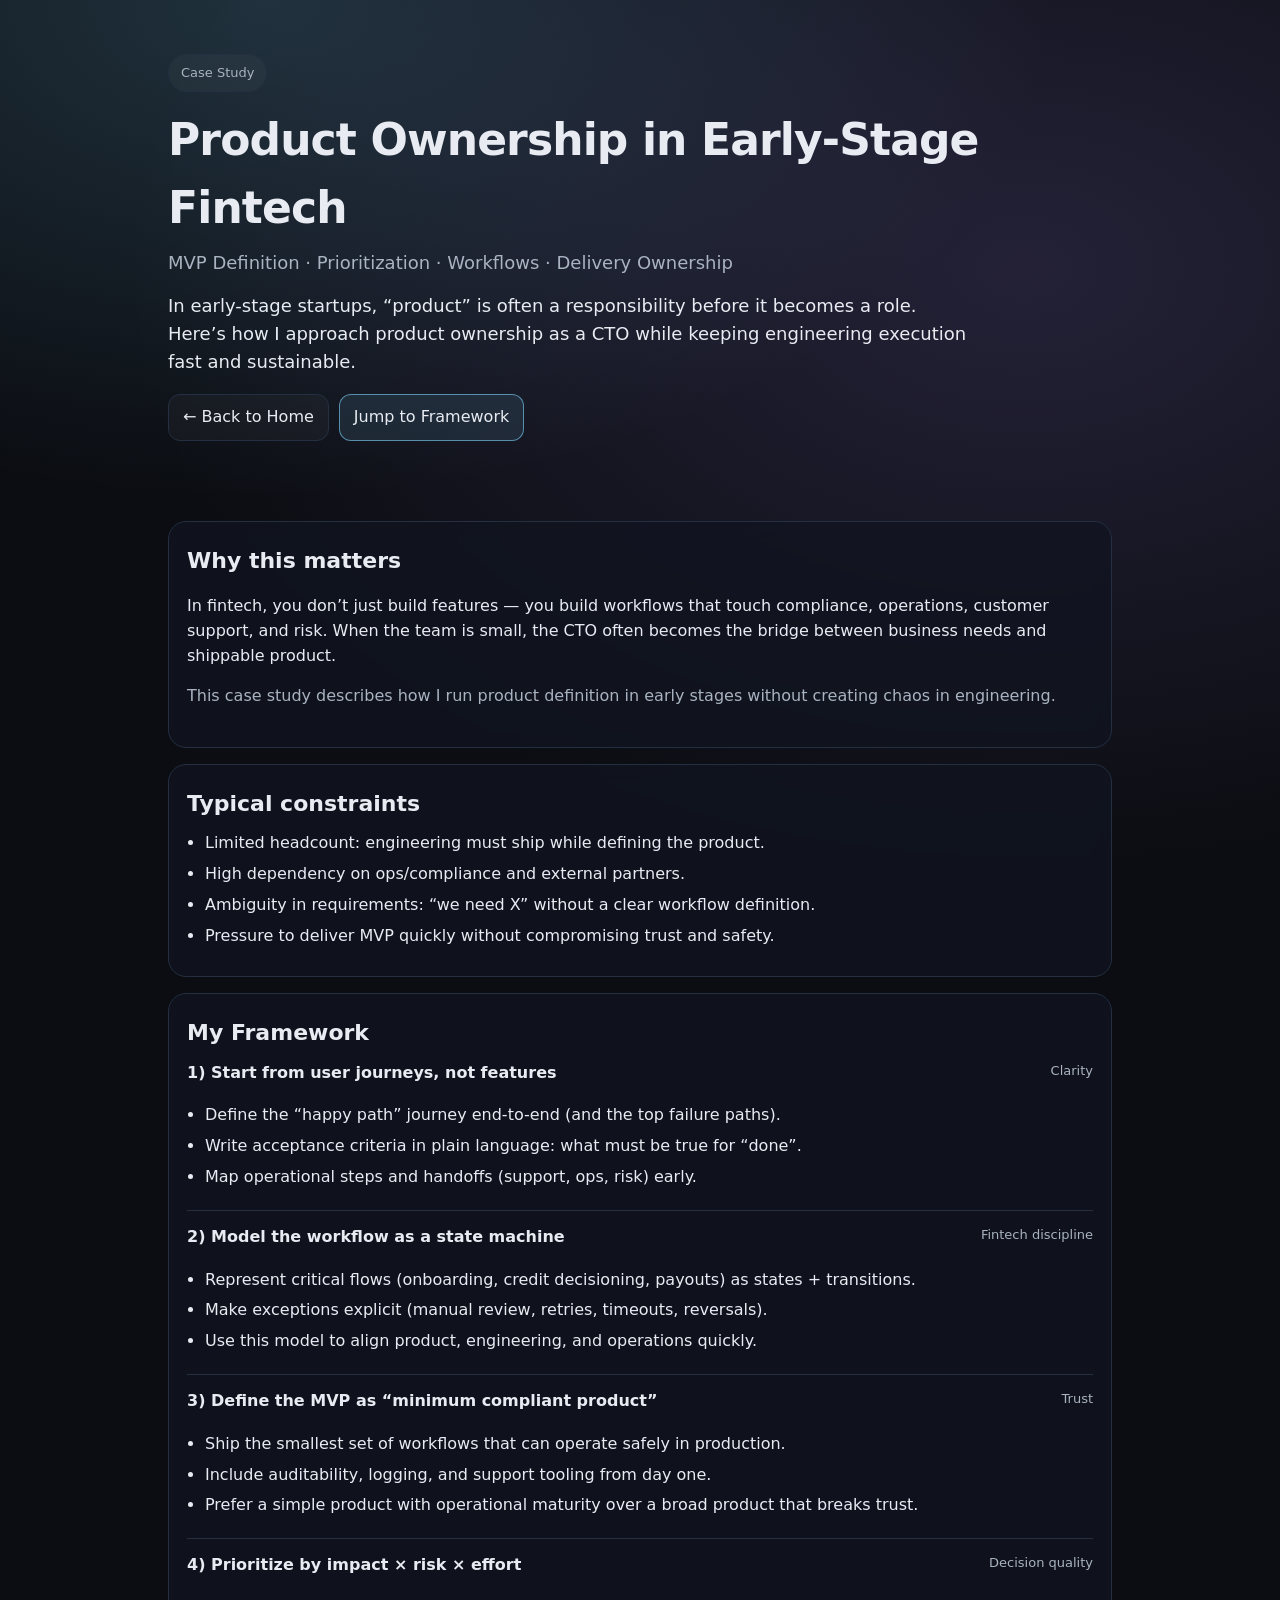
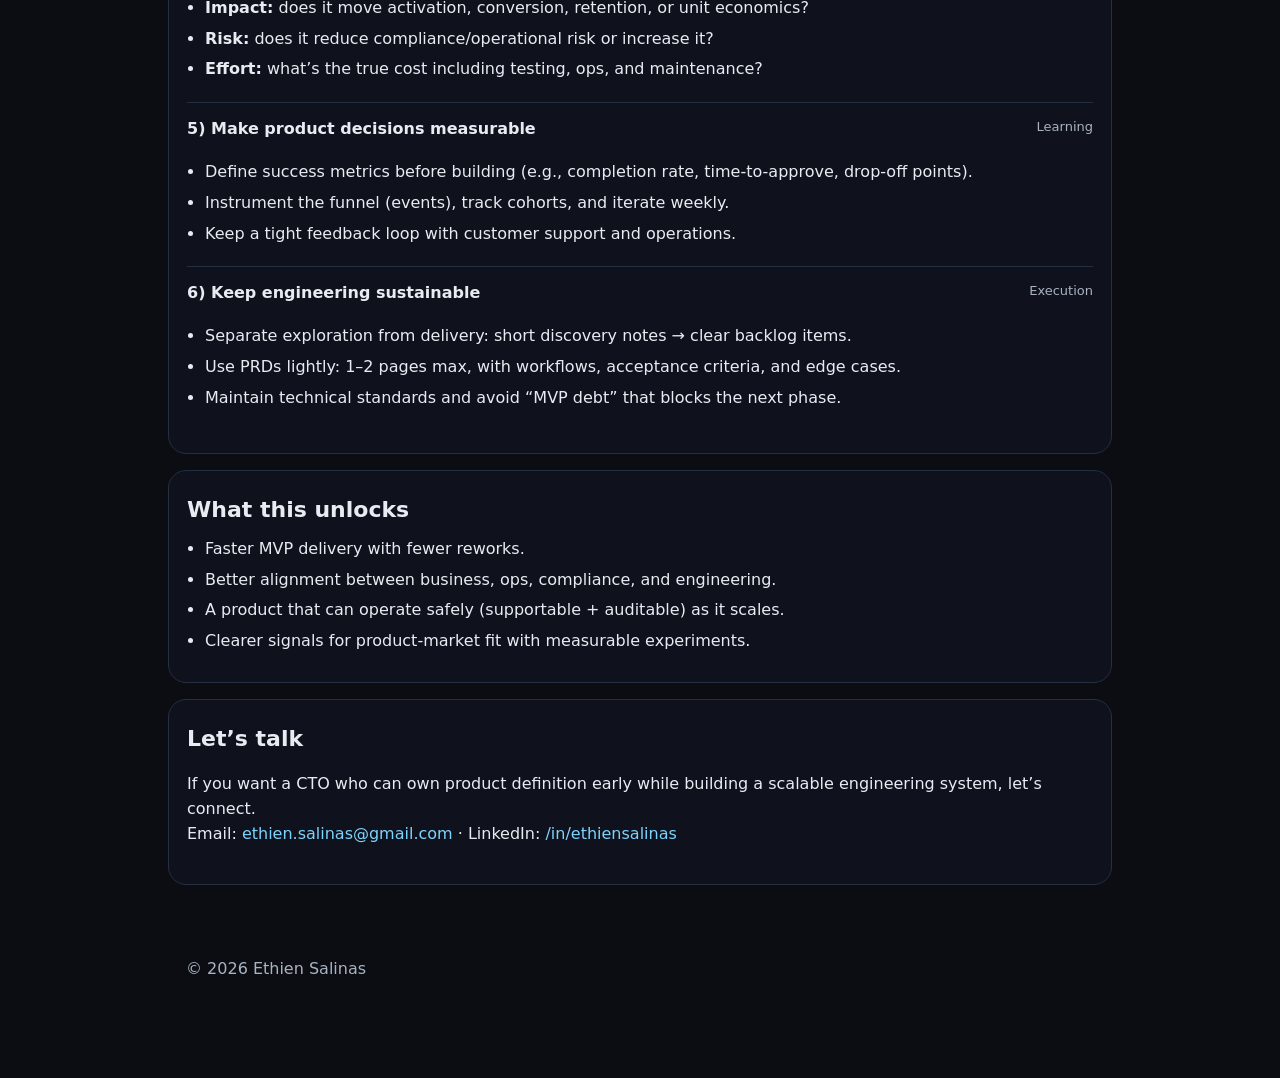
==== case-studies/product-ownership.html @ 1e362b65 "[update] personal page adding case studies" ====
<!doctype html>
<html lang="en">

<head>
    <meta charset="utf-8" />
    <meta name="viewport" content="width=device-width, initial-scale=1" />
    <title>Case Study — Product Ownership in Early-Stage Fintech | Ethien Salinas</title>
    <meta name="description"
        content="How a CTO operates as Product Owner in early-stage fintech: MVP definition, prioritization, workflows, and delivery." />
    <link rel="stylesheet" href="../assets/styles.css" />
</head>

<body>
    <header class="container header">
        <div class="badge">Case Study</div>
        <h1>Product Ownership in Early-Stage Fintech</h1>
        <p class="subtitle">MVP Definition · Prioritization · Workflows · Delivery Ownership</p>
        <p class="lede">
            In early-stage startups, “product” is often a responsibility before it becomes a role.
            Here’s how I approach product ownership as a CTO while keeping engineering execution fast and sustainable.
        </p>

        <div class="cta">
            <a class="btn" href="../index.html">← Back to Home</a>
            <a class="btn primary" href="#framework">Jump to Framework</a>
        </div>
    </header>

    <main class="container">
        <section class="card">
            <h2>Why this matters</h2>
            <p>
                In fintech, you don’t just build features — you build workflows that touch compliance, operations,
                customer support, and risk. When the team is small, the CTO often becomes the bridge between
                business needs and shippable product.
            </p>
            <p class="muted">
                This case study describes how I run product definition in early stages without creating chaos in
                engineering.
            </p>
        </section>

        <section class="card">
            <h2>Typical constraints</h2>
            <ul>
                <li>Limited headcount: engineering must ship while defining the product.</li>
                <li>High dependency on ops/compliance and external partners.</li>
                <li>Ambiguity in requirements: “we need X” without a clear workflow definition.</li>
                <li>Pressure to deliver MVP quickly without compromising trust and safety.</li>
            </ul>
        </section>

        <section class="card" id="framework">
            <h2>My Framework</h2>

            <div class="item">
                <div class="item-head">
                    <h3>1) Start from user journeys, not features</h3>
                    <span>Clarity</span>
                </div>
                <ul>
                    <li>Define the “happy path” journey end-to-end (and the top failure paths).</li>
                    <li>Write acceptance criteria in plain language: what must be true for “done”.</li>
                    <li>Map operational steps and handoffs (support, ops, risk) early.</li>
                </ul>
            </div>

            <div class="item">
                <div class="item-head">
                    <h3>2) Model the workflow as a state machine</h3>
                    <span>Fintech discipline</span>
                </div>
                <ul>
                    <li>Represent critical flows (onboarding, credit decisioning, payouts) as states + transitions.</li>
                    <li>Make exceptions explicit (manual review, retries, timeouts, reversals).</li>
                    <li>Use this model to align product, engineering, and operations quickly.</li>
                </ul>
            </div>

            <div class="item">
                <div class="item-head">
                    <h3>3) Define the MVP as “minimum compliant product”</h3>
                    <span>Trust</span>
                </div>
                <ul>
                    <li>Ship the smallest set of workflows that can operate safely in production.</li>
                    <li>Include auditability, logging, and support tooling from day one.</li>
                    <li>Prefer a simple product with operational maturity over a broad product that breaks trust.</li>
                </ul>
            </div>

            <div class="item">
                <div class="item-head">
                    <h3>4) Prioritize by impact × risk × effort</h3>
                    <span>Decision quality</span>
                </div>
                <ul>
                    <li><strong>Impact:</strong> does it move activation, conversion, retention, or unit economics?</li>
                    <li><strong>Risk:</strong> does it reduce compliance/operational risk or increase it?</li>
                    <li><strong>Effort:</strong> what’s the true cost including testing, ops, and maintenance?</li>
                </ul>
            </div>

            <div class="item">
                <div class="item-head">
                    <h3>5) Make product decisions measurable</h3>
                    <span>Learning</span>
                </div>
                <ul>
                    <li>Define success metrics before building (e.g., completion rate, time-to-approve, drop-off
                        points).</li>
                    <li>Instrument the funnel (events), track cohorts, and iterate weekly.</li>
                    <li>Keep a tight feedback loop with customer support and operations.</li>
                </ul>
            </div>

            <div class="item">
                <div class="item-head">
                    <h3>6) Keep engineering sustainable</h3>
                    <span>Execution</span>
                </div>
                <ul>
                    <li>Separate exploration from delivery: short discovery notes → clear backlog items.</li>
                    <li>Use PRDs lightly: 1–2 pages max, with workflows, acceptance criteria, and edge cases.</li>
                    <li>Maintain technical standards and avoid “MVP debt” that blocks the next phase.</li>
                </ul>
            </div>
        </section>

        <section class="card">
            <h2>What this unlocks</h2>
            <ul>
                <li>Faster MVP delivery with fewer reworks.</li>
                <li>Better alignment between business, ops, compliance, and engineering.</li>
                <li>A product that can operate safely (supportable + auditable) as it scales.</li>
                <li>Clearer signals for product-market fit with measurable experiments.</li>
            </ul>
        </section>

        <section class="card" id="contact">
            <h2>Let’s talk</h2>
            <p>
                If you want a CTO who can own product definition early while building a scalable engineering system,
                let’s connect.<br />
                Email: <a href="mailto:ethien.salinas@gmail.com">ethien.salinas@gmail.com</a> ·
                LinkedIn: <a href="https://www.linkedin.com/in/ethiensalinas/" target="_blank"
                    rel="noreferrer">/in/ethiensalinas</a>
            </p>
        </section>

        <footer class="footer container">
            <p class="muted">© <span id="year"></span> Ethien Salinas</p>
        </footer>
    </main>

    <script>
        document.getElementById("year").textContent = new Date().getFullYear();
    </script>
</body>

</html>
---- assets/styles.css ----
:root {
    --bg: #0b0d12;
    --card: #111520;
    --text: #e8ecf2;
    --muted: #a9b3c1;
    --line: #243042;
    --accent: #7dd3fc;
}

* {
    box-sizing: border-box
}

html,
body {
    margin: 0;
    padding: 0
}

body {
    font-family: ui-sans-serif, system-ui, -apple-system, Segoe UI, Roboto, Helvetica, Arial;
    background: radial-gradient(800px 500px at 20% 0%, rgba(125, 211, 252, .18), transparent),
        radial-gradient(900px 600px at 80% 10%, rgba(167, 139, 250, .16), transparent),
        var(--bg);
    color: var(--text);
    line-height: 1.55;
}

.container {
    max-width: 980px;
    margin: 0 auto;
    padding: 40px 18px
}

.header {
    padding-top: 54px;
    padding-bottom: 24px
}

.badge {
    display: inline-block;
    border: 1px solid var(--line);
    background: rgba(255, 255, 255, .03);
    padding: 8px 12px;
    border-radius: 999px;
    color: var(--muted);
    font-size: 13px;
}

h1 {
    font-size: 44px;
    letter-spacing: -.02em;
    margin: 14px 0 6px
}

.subtitle {
    margin: 0;
    color: var(--muted);
    font-size: 18px
}

.lede {
    margin: 16px 0 0;
    max-width: 70ch;
    font-size: 18px
}

.links {
    margin-top: 16px;
    color: var(--muted);
    display: flex;
    gap: 10px;
    flex-wrap: wrap;
    align-items: center
}

a {
    color: var(--accent);
    text-decoration: none
}

a:hover {
    text-decoration: underline
}

.cta {
    margin-top: 18px;
    display: flex;
    gap: 10px;
    flex-wrap: wrap
}

.btn {
    display: inline-block;
    border: 1px solid var(--line);
    background: rgba(255, 255, 255, .03);
    padding: 10px 14px;
    border-radius: 12px;
    color: var(--text)
}

.btn.primary {
    border-color: rgba(125, 211, 252, .6);
    background: rgba(125, 211, 252, .10);
}

.card {
    border: 1px solid var(--line);
    background: rgba(17, 21, 32, .78);
    border-radius: 18px;
    padding: 22px 18px;
    margin: 16px 0;
    backdrop-filter: blur(8px);
}

h2 {
    margin: 0 0 10px;
    font-size: 22px
}

h3 {
    margin: 0 0 8px;
    font-size: 16px
}

.muted {
    color: var(--muted)
}

.grid3 {
    display: grid;
    grid-template-columns: repeat(3, 1fr);
    gap: 16px;
    margin-top: 14px
}

.grid2 {
    display: grid;
    grid-template-columns: repeat(2, 1fr);
    gap: 14px;
    margin-top: 14px
}

.item {
    padding: 14px 0;
    border-top: 1px solid var(--line)
}

.item:first-of-type {
    border-top: none;
    padding-top: 0
}

.item-head {
    display: flex;
    justify-content: space-between;
    gap: 14px;
    flex-wrap: wrap
}

.item-head span {
    color: var(--muted);
    font-size: 13px
}

ul {
    margin: 10px 0 0;
    padding-left: 18px
}

li {
    margin: 6px 0
}

.project {
    display: block;
    border: 1px solid var(--line);
    background: rgba(255, 255, 255, .02);
    border-radius: 16px;
    padding: 16px
}

.tag {
    display: inline-block;
    margin-top: 10px;
    border: 1px solid var(--line);
    border-radius: 999px;
    padding: 4px 10px;
    color: var(--muted);
    font-size: 12px
}

@media (max-width:860px) {
    h1 {
        font-size: 36px
    }

    .grid3 {
        grid-template-columns: 1fr
    }

    .grid2 {
        grid-template-columns: 1fr
    }
}
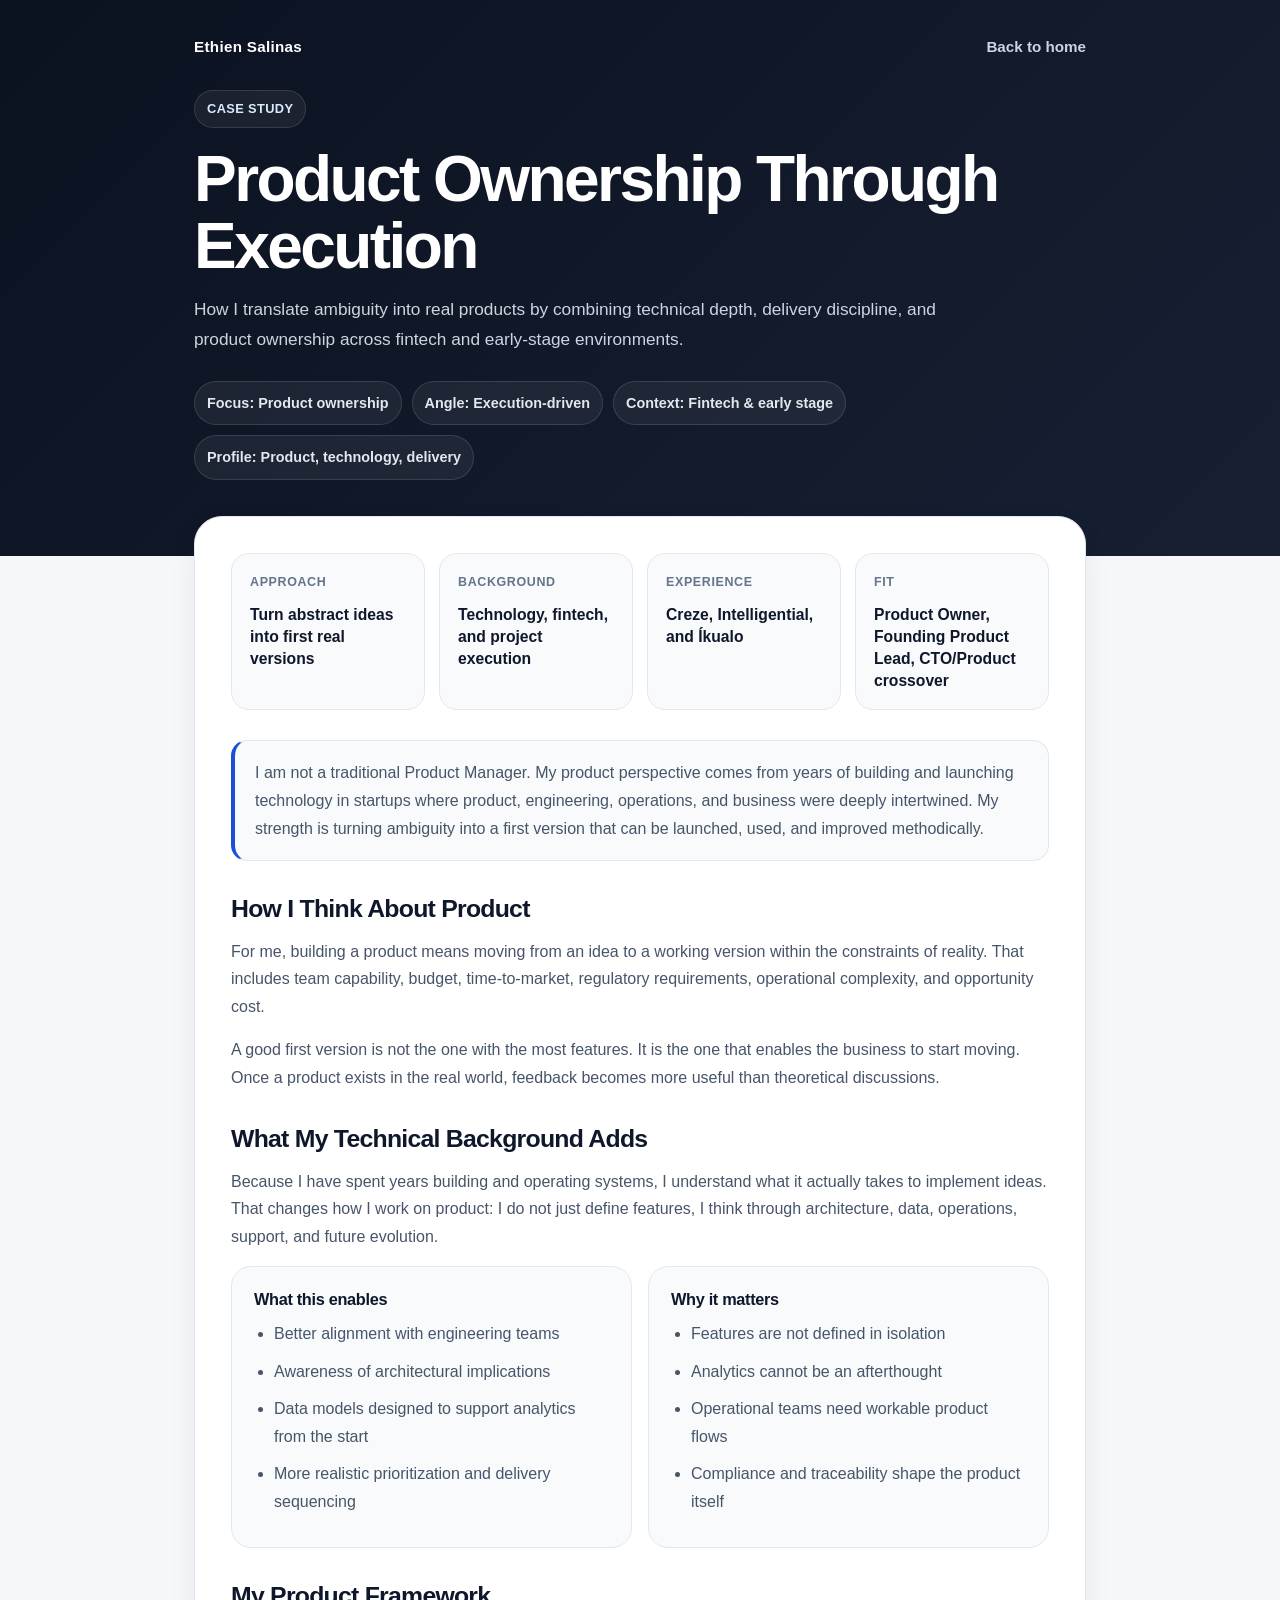
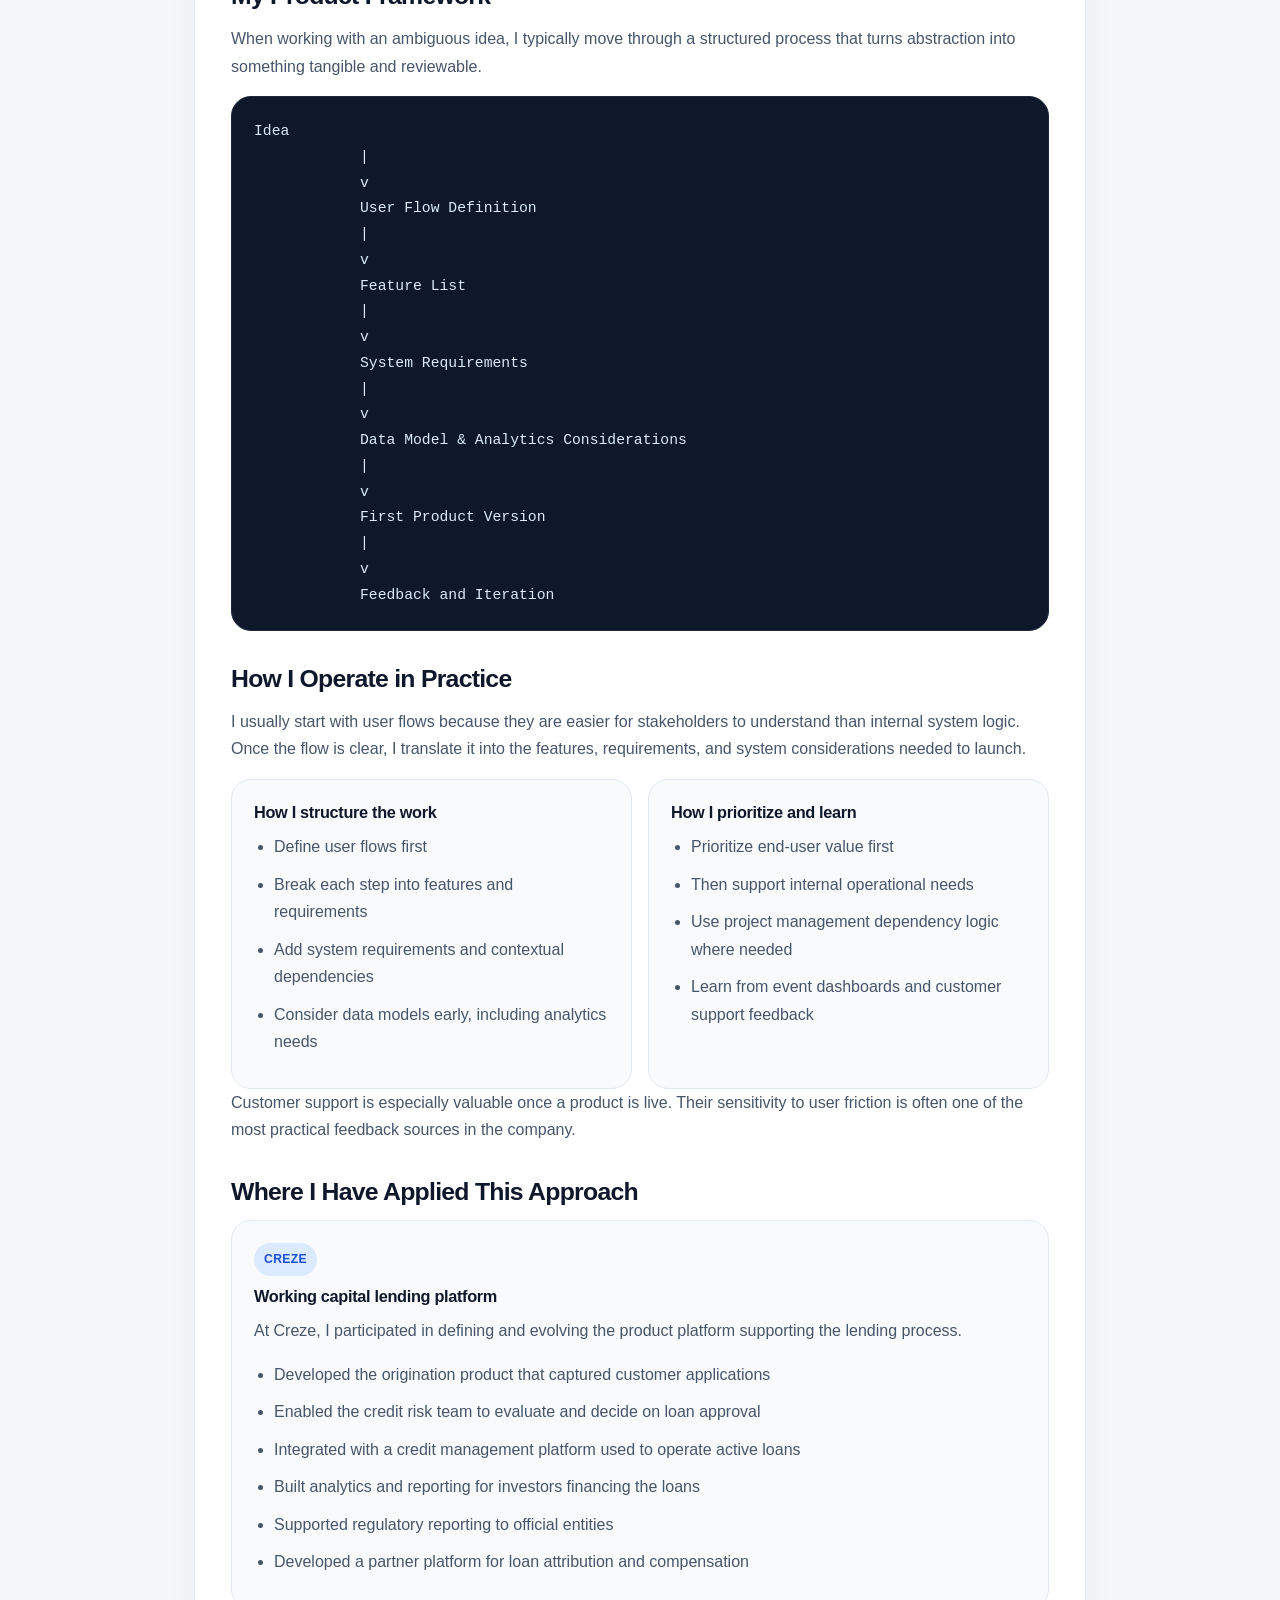
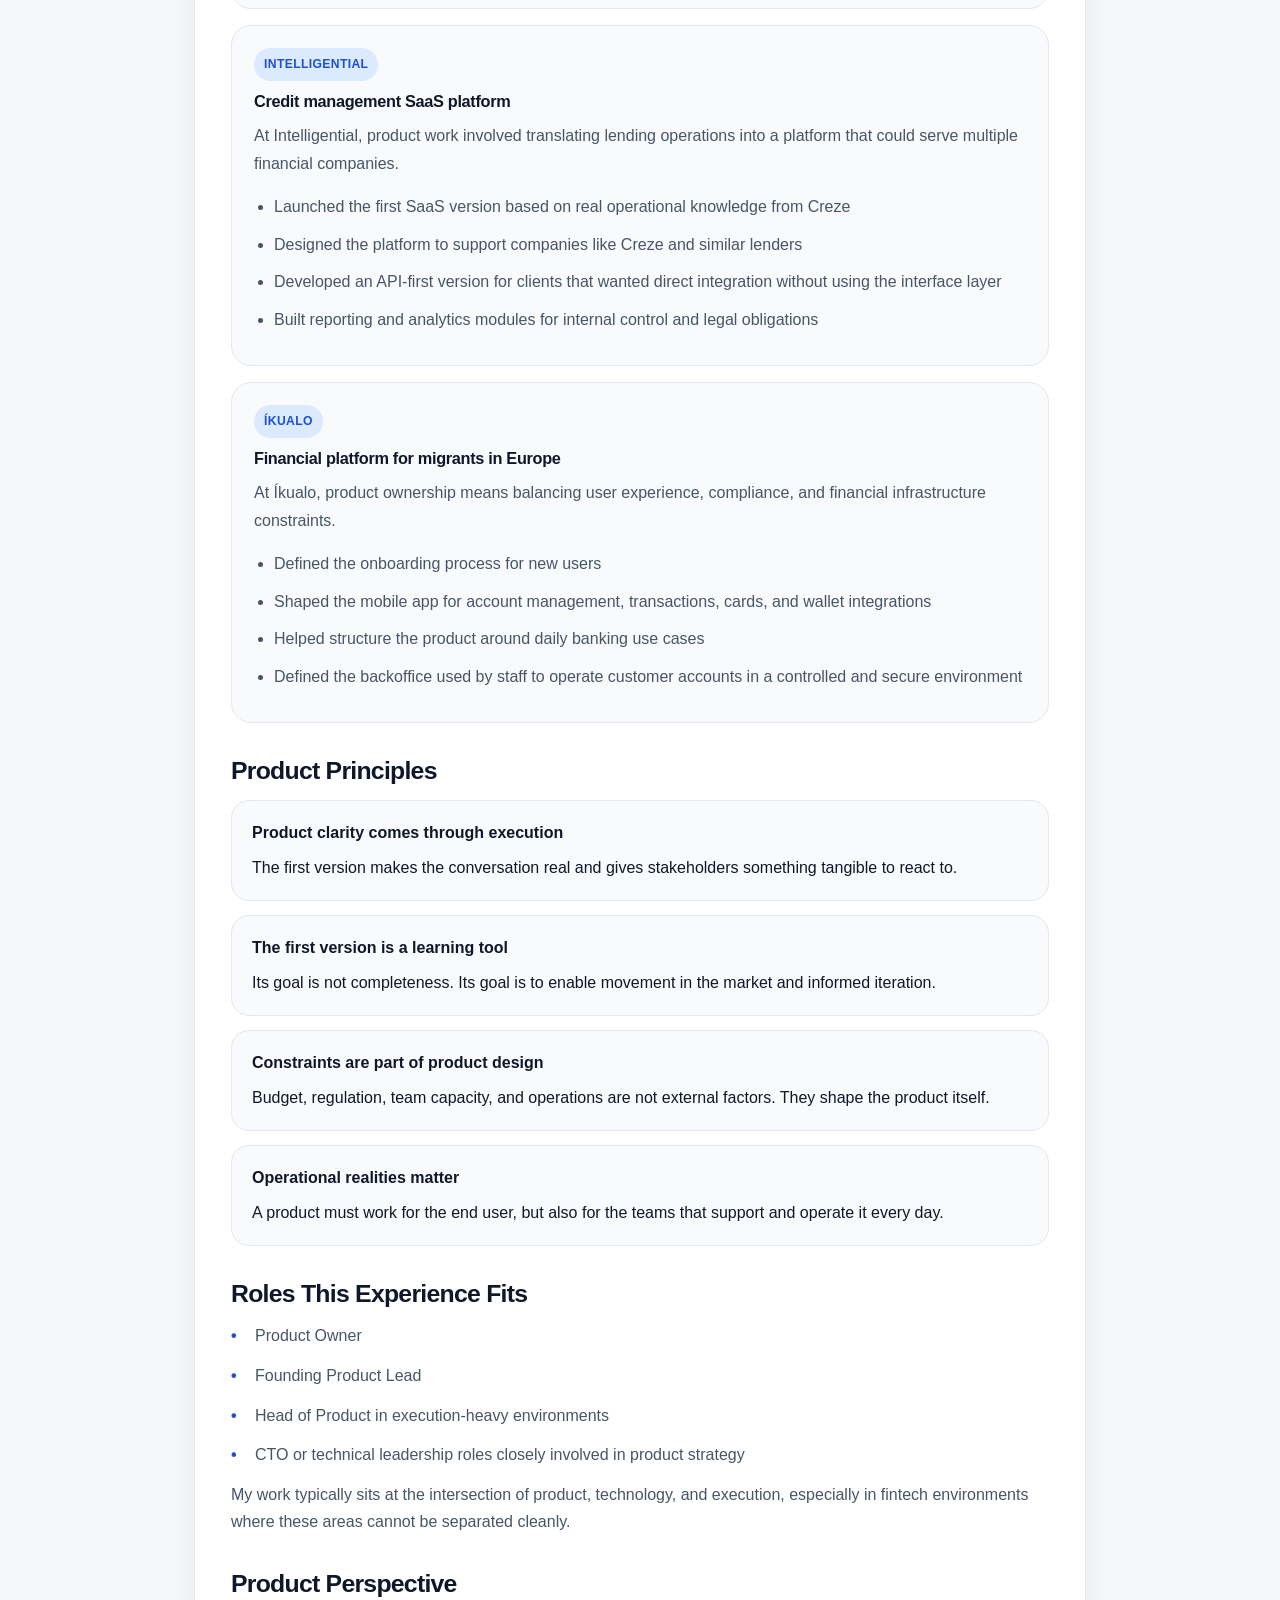
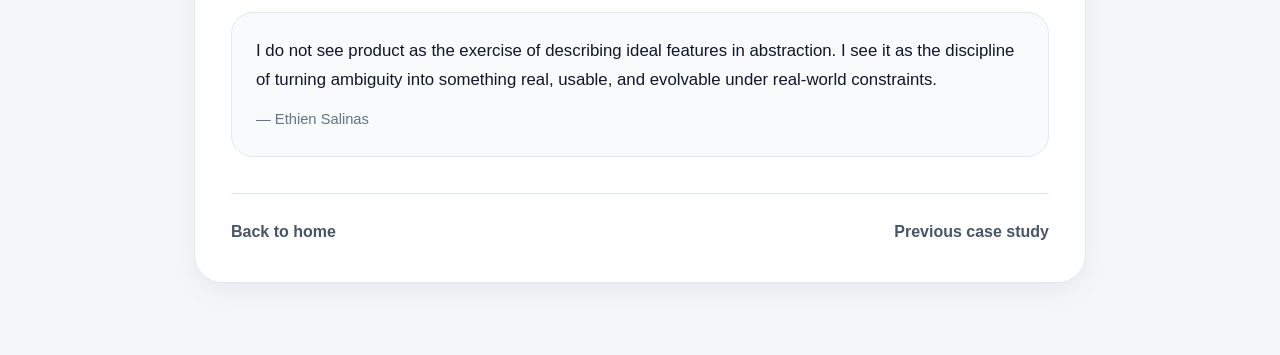
==== commit 308d46a7: "[update] product orientation profile and product case in portfolio" ====
--- a/case-studies/product-ownership.html
+++ b/case-studies/product-ownership.html
@@ -1,161 +1,686 @@
-<!doctype html>
+<!DOCTYPE html>
 <html lang="en">
 
 <head>
-    <meta charset="utf-8" />
-    <meta name="viewport" content="width=device-width, initial-scale=1" />
-    <title>Case Study — Product Ownership in Early-Stage Fintech | Ethien Salinas</title>
-    <meta name="description"
-        content="How a CTO operates as Product Owner in early-stage fintech: MVP definition, prioritization, workflows, and delivery." />
-    <link rel="stylesheet" href="../assets/styles.css" />
+  <meta charset="UTF-8" />
+  <meta name="viewport" content="width=device-width, initial-scale=1.0" />
+  <title>Product Ownership Through Execution | Ethien Salinas</title>
+  <meta name="description"
+    content="How Ethien Salinas approaches product ownership through execution, translating ambiguity into real fintech products across Creze, Intelligential, and Íkualo." />
+  <style>
+    :root {
+      --bg: #f5f7fa;
+      --surface: #ffffff;
+      --surface-soft: #f8fafc;
+      --text: #0f172a;
+      --muted: #475569;
+      --muted-soft: #64748b;
+      --line: #e2e8f0;
+      --accent: #1d4ed8;
+      --accent-soft: #dbeafe;
+      --hero-a: #0b1220;
+      --hero-b: #172033;
+      --max-width: 940px;
+      --radius: 20px;
+      --shadow: 0 10px 30px rgba(15, 23, 42, 0.06);
+    }
+
+    * {
+      box-sizing: border-box;
+    }
+
+    html {
+      scroll-behavior: smooth;
+    }
+
+    body {
+      margin: 0;
+      font-family: Inter, -apple-system, BlinkMacSystemFont, "Segoe UI", Roboto, Helvetica, Arial, sans-serif;
+      background: var(--bg);
+      color: var(--text);
+      line-height: 1.72;
+      -webkit-font-smoothing: antialiased;
+      text-rendering: optimizeLegibility;
+    }
+
+    a {
+      color: inherit;
+      text-decoration: none;
+    }
+
+    .container {
+      width: 100%;
+      max-width: var(--max-width);
+      margin: 0 auto;
+      padding: 0 24px;
+    }
+
+    .hero {
+      background: linear-gradient(135deg, var(--hero-a) 0%, var(--hero-b) 100%);
+      color: #ffffff;
+      padding: 26px 0 76px;
+    }
+
+    .topbar {
+      display: flex;
+      justify-content: space-between;
+      align-items: center;
+      gap: 18px;
+      padding: 8px 0 30px;
+    }
+
+    .brand {
+      font-size: 0.95rem;
+      font-weight: 700;
+      letter-spacing: 0.02em;
+    }
+
+    .back-link {
+      color: #cbd5e1;
+      font-size: 0.95rem;
+      font-weight: 600;
+    }
+
+    .back-link:hover {
+      color: #ffffff;
+    }
+
+    .eyebrow {
+      display: inline-flex;
+      align-items: center;
+      padding: 7px 12px;
+      border: 1px solid rgba(255, 255, 255, 0.12);
+      border-radius: 999px;
+      font-size: 0.8rem;
+      font-weight: 700;
+      color: #dbeafe;
+      background: rgba(255, 255, 255, 0.06);
+      margin-bottom: 18px;
+      letter-spacing: 0.03em;
+      text-transform: uppercase;
+    }
+
+    h1 {
+      margin: 0 0 16px;
+      font-size: clamp(2.2rem, 5vw, 4rem);
+      line-height: 1.04;
+      letter-spacing: -0.04em;
+      max-width: 860px;
+    }
+
+    .subtitle {
+      margin: 0;
+      max-width: 760px;
+      font-size: 1.08rem;
+      color: #cbd5e1;
+    }
+
+    .hero-meta {
+      display: flex;
+      flex-wrap: wrap;
+      gap: 10px;
+      margin-top: 26px;
+    }
+
+    .hero-meta span {
+      display: inline-flex;
+      align-items: center;
+      padding: 9px 12px;
+      border-radius: 999px;
+      border: 1px solid rgba(255, 255, 255, 0.12);
+      background: rgba(255, 255, 255, 0.06);
+      color: #e2e8f0;
+      font-size: 0.9rem;
+      font-weight: 600;
+    }
+
+    main {
+      margin-top: -40px;
+      padding-bottom: 72px;
+    }
+
+    .paper {
+      background: var(--surface);
+      border: 1px solid var(--line);
+      border-radius: 28px;
+      box-shadow: var(--shadow);
+      padding: 36px;
+    }
+
+    .summary {
+      display: grid;
+      grid-template-columns: repeat(4, 1fr);
+      gap: 14px;
+      margin-bottom: 30px;
+    }
+
+    .summary-card {
+      background: var(--surface-soft);
+      border: 1px solid var(--line);
+      border-radius: 18px;
+      padding: 18px;
+    }
+
+    .summary-card .label {
+      display: block;
+      font-size: 0.78rem;
+      text-transform: uppercase;
+      letter-spacing: 0.05em;
+      color: var(--muted-soft);
+      font-weight: 700;
+      margin-bottom: 10px;
+    }
+
+    .summary-card .value {
+      font-size: 0.98rem;
+      font-weight: 700;
+      line-height: 1.4;
+    }
+
+    .intro-note {
+      margin: 0 0 34px;
+      padding: 18px 20px;
+      border: 1px solid var(--line);
+      border-left: 4px solid var(--accent);
+      border-radius: 16px;
+      background: var(--surface-soft);
+      color: var(--muted);
+    }
+
+    section {
+      margin-bottom: 34px;
+    }
+
+    section:last-child {
+      margin-bottom: 0;
+    }
+
+    h2 {
+      margin: 0 0 14px;
+      font-size: 1.55rem;
+      line-height: 1.15;
+      letter-spacing: -0.03em;
+    }
+
+    h3 {
+      margin: 0 0 10px;
+      font-size: 1.02rem;
+      line-height: 1.3;
+      letter-spacing: -0.02em;
+    }
+
+    p {
+      margin: 0 0 16px;
+      color: var(--muted);
+    }
+
+    ul {
+      margin: 0;
+      padding-left: 20px;
+      color: var(--muted);
+    }
+
+    li {
+      margin-bottom: 10px;
+    }
+
+    .two-col {
+      display: grid;
+      grid-template-columns: repeat(2, 1fr);
+      gap: 16px;
+    }
+
+    .card {
+      background: var(--surface-soft);
+      border: 1px solid var(--line);
+      border-radius: 20px;
+      padding: 22px;
+    }
+
+    .framework {
+      margin-top: 16px;
+      background: #0f172a;
+      color: #dbeafe;
+      border-radius: 20px;
+      padding: 22px;
+      border: 1px solid #1e293b;
+      overflow-x: auto;
+      font-family: ui-monospace, SFMono-Regular, Menlo, Monaco, Consolas, "Liberation Mono", monospace;
+      font-size: 0.92rem;
+      line-height: 1.75;
+      white-space: pre;
+    }
+
+    .principles {
+      display: grid;
+      gap: 14px;
+    }
+
+    .principle {
+      background: var(--surface-soft);
+      border: 1px solid var(--line);
+      border-radius: 18px;
+      padding: 18px 20px;
+    }
+
+    .principle strong {
+      display: block;
+      margin-bottom: 8px;
+      color: var(--text);
+    }
+
+    .company-list {
+      display: grid;
+      gap: 16px;
+    }
+
+    .company {
+      background: var(--surface-soft);
+      border: 1px solid var(--line);
+      border-radius: 20px;
+      padding: 22px;
+    }
+
+    .company-tag {
+      display: inline-block;
+      margin-bottom: 10px;
+      padding: 6px 10px;
+      background: var(--accent-soft);
+      color: var(--accent);
+      border-radius: 999px;
+      font-size: 0.76rem;
+      font-weight: 800;
+      letter-spacing: 0.03em;
+      text-transform: uppercase;
+    }
+
+    .result-list {
+      list-style: none;
+      padding-left: 0;
+    }
+
+    .result-list li {
+      position: relative;
+      padding-left: 24px;
+      margin-bottom: 12px;
+    }
+
+    .result-list li::before {
+      content: "•";
+      position: absolute;
+      left: 0;
+      top: 0;
+      color: var(--accent);
+      font-weight: 900;
+    }
+
+    .quote {
+      background: #f8fafc;
+      border: 1px solid var(--line);
+      border-radius: 22px;
+      padding: 24px;
+    }
+
+    .quote p {
+      margin: 0;
+      color: var(--text);
+      font-size: 1.05rem;
+    }
+
+    .quote footer {
+      margin-top: 12px;
+      color: var(--muted-soft);
+      font-size: 0.92rem;
+    }
+
+    .footer-nav {
+      display: flex;
+      justify-content: space-between;
+      gap: 16px;
+      margin-top: 36px;
+      padding-top: 24px;
+      border-top: 1px solid var(--line);
+      flex-wrap: wrap;
+    }
+
+    .footer-nav a {
+      color: var(--muted);
+      font-weight: 700;
+    }
+
+    .footer-nav a:hover {
+      color: var(--text);
+    }
+
+    @media (max-width: 960px) {
+
+      .summary,
+      .two-col {
+        grid-template-columns: 1fr;
+      }
+    }
+
+    @media (max-width: 720px) {
+      .container {
+        padding: 0 18px;
+      }
+
+      .paper {
+        padding: 24px 20px;
+        border-radius: 22px;
+      }
+
+      .hero {
+        padding: 22px 0 66px;
+      }
+
+      h1 {
+        font-size: 2.35rem;
+      }
+
+      .subtitle {
+        font-size: 1rem;
+      }
+
+      .topbar {
+        padding-bottom: 24px;
+      }
+    }
+  </style>
 </head>
 
 <body>
-    <header class="container header">
-        <div class="badge">Case Study</div>
-        <h1>Product Ownership in Early-Stage Fintech</h1>
-        <p class="subtitle">MVP Definition · Prioritization · Workflows · Delivery Ownership</p>
-        <p class="lede">
-            In early-stage startups, “product” is often a responsibility before it becomes a role.
-            Here’s how I approach product ownership as a CTO while keeping engineering execution fast and sustainable.
+  <header class="hero">
+    <div class="container">
+      <div class="topbar">
+        <div class="brand">Ethien Salinas</div>
+        <a class="back-link" href="../index.html">Back to home</a>
+      </div>
+
+      <div class="eyebrow">Case Study</div>
+      <h1>Product Ownership Through Execution</h1>
+      <p class="subtitle">
+        How I translate ambiguity into real products by combining technical depth, delivery discipline,
+        and product ownership across fintech and early-stage environments.
+      </p>
+
+      <div class="hero-meta">
+        <span>Focus: Product ownership</span>
+        <span>Angle: Execution-driven</span>
+        <span>Context: Fintech & early stage</span>
+        <span>Profile: Product, technology, delivery</span>
+      </div>
+    </div>
+  </header>
+
+  <main>
+    <div class="container">
+      <article class="paper">
+        <div class="summary">
+          <div class="summary-card">
+            <span class="label">Approach</span>
+            <div class="value">Turn abstract ideas into first real versions</div>
+          </div>
+          <div class="summary-card">
+            <span class="label">Background</span>
+            <div class="value">Technology, fintech, and project execution</div>
+          </div>
+          <div class="summary-card">
+            <span class="label">Experience</span>
+            <div class="value">Creze, Intelligential, and Íkualo</div>
+          </div>
+          <div class="summary-card">
+            <span class="label">Fit</span>
+            <div class="value">Product Owner, Founding Product Lead, CTO/Product crossover</div>
+          </div>
+        </div>
+
+        <p class="intro-note">
+          I am not a traditional Product Manager. My product perspective comes from years of building and
+          launching
+          technology in startups where product, engineering, operations, and business were deeply intertwined.
+          My strength is turning ambiguity into a first version that can be launched, used, and improved
+          methodically.
         </p>
 
-        <div class="cta">
-            <a class="btn" href="../index.html">← Back to Home</a>
-            <a class="btn primary" href="#framework">Jump to Framework</a>
-        </div>
-    </header>
-
-    <main class="container">
-        <section class="card">
-            <h2>Why this matters</h2>
+        <section>
+          <h2>How I Think About Product</h2>
+          <p>
+            For me, building a product means moving from an idea to a working version within the constraints
+            of reality.
+            That includes team capability, budget, time-to-market, regulatory requirements, operational
+            complexity,
+            and opportunity cost.
+          </p>
+          <p>
+            A good first version is not the one with the most features. It is the one that enables the
+            business to start moving.
+            Once a product exists in the real world, feedback becomes more useful than theoretical
+            discussions.
+          </p>
+        </section>
+
+        <section>
+          <h2>What My Technical Background Adds</h2>
+          <p>
+            Because I have spent years building and operating systems, I understand what it actually takes
+            to implement ideas.
+            That changes how I work on product: I do not just define features, I think through architecture,
+            data, operations,
+            support, and future evolution.
+          </p>
+
+          <div class="two-col">
+            <div class="card">
+              <h3>What this enables</h3>
+              <ul>
+                <li>Better alignment with engineering teams</li>
+                <li>Awareness of architectural implications</li>
+                <li>Data models designed to support analytics from the start</li>
+                <li>More realistic prioritization and delivery sequencing</li>
+              </ul>
+            </div>
+
+            <div class="card">
+              <h3>Why it matters</h3>
+              <ul>
+                <li>Features are not defined in isolation</li>
+                <li>Analytics cannot be an afterthought</li>
+                <li>Operational teams need workable product flows</li>
+                <li>Compliance and traceability shape the product itself</li>
+              </ul>
+            </div>
+          </div>
+        </section>
+
+        <section>
+          <h2>My Product Framework</h2>
+          <p>
+            When working with an ambiguous idea, I typically move through a structured process that turns
+            abstraction
+            into something tangible and reviewable.
+          </p>
+
+          <div class="framework">Idea
+            |
+            v
+            User Flow Definition
+            |
+            v
+            Feature List
+            |
+            v
+            System Requirements
+            |
+            v
+            Data Model & Analytics Considerations
+            |
+            v
+            First Product Version
+            |
+            v
+            Feedback and Iteration</div>
+        </section>
+
+        <section>
+          <h2>How I Operate in Practice</h2>
+          <p>
+            I usually start with user flows because they are easier for stakeholders to understand than
+            internal system logic.
+            Once the flow is clear, I translate it into the features, requirements, and system
+            considerations needed to launch.
+          </p>
+
+          <div class="two-col">
+            <div class="card">
+              <h3>How I structure the work</h3>
+              <ul>
+                <li>Define user flows first</li>
+                <li>Break each step into features and requirements</li>
+                <li>Add system requirements and contextual dependencies</li>
+                <li>Consider data models early, including analytics needs</li>
+              </ul>
+            </div>
+
+            <div class="card">
+              <h3>How I prioritize and learn</h3>
+              <ul>
+                <li>Prioritize end-user value first</li>
+                <li>Then support internal operational needs</li>
+                <li>Use project management dependency logic where needed</li>
+                <li>Learn from event dashboards and customer support feedback</li>
+              </ul>
+            </div>
+          </div>
+
+          <p>
+            Customer support is especially valuable once a product is live. Their sensitivity to user
+            friction is often one of
+            the most practical feedback sources in the company.
+          </p>
+        </section>
+
+        <section>
+          <h2>Where I Have Applied This Approach</h2>
+
+          <div class="company-list">
+            <div class="company">
+              <div class="company-tag">Creze</div>
+              <h3>Working capital lending platform</h3>
+              <p>
+                At Creze, I participated in defining and evolving the product platform supporting the
+                lending process.
+              </p>
+              <ul>
+                <li>Developed the origination product that captured customer applications</li>
+                <li>Enabled the credit risk team to evaluate and decide on loan approval</li>
+                <li>Integrated with a credit management platform used to operate active loans</li>
+                <li>Built analytics and reporting for investors financing the loans</li>
+                <li>Supported regulatory reporting to official entities</li>
+                <li>Developed a partner platform for loan attribution and compensation</li>
+              </ul>
+            </div>
+
+            <div class="company">
+              <div class="company-tag">Intelligential</div>
+              <h3>Credit management SaaS platform</h3>
+              <p>
+                At Intelligential, product work involved translating lending operations into a platform
+                that could serve multiple financial companies.
+              </p>
+              <ul>
+                <li>Launched the first SaaS version based on real operational knowledge from Creze</li>
+                <li>Designed the platform to support companies like Creze and similar lenders</li>
+                <li>Developed an API-first version for clients that wanted direct integration without
+                  using the interface layer</li>
+                <li>Built reporting and analytics modules for internal control and legal obligations
+                </li>
+              </ul>
+            </div>
+
+            <div class="company">
+              <div class="company-tag">Íkualo</div>
+              <h3>Financial platform for migrants in Europe</h3>
+              <p>
+                At Íkualo, product ownership means balancing user experience, compliance, and financial
+                infrastructure constraints.
+              </p>
+              <ul>
+                <li>Defined the onboarding process for new users</li>
+                <li>Shaped the mobile app for account management, transactions, cards, and wallet
+                  integrations</li>
+                <li>Helped structure the product around daily banking use cases</li>
+                <li>Defined the backoffice used by staff to operate customer accounts in a controlled
+                  and secure environment</li>
+              </ul>
+            </div>
+          </div>
+        </section>
+
+        <section>
+          <h2>Product Principles</h2>
+          <div class="principles">
+            <div class="principle">
+              <strong>Product clarity comes through execution</strong>
+              The first version makes the conversation real and gives stakeholders something tangible to
+              react to.
+            </div>
+
+            <div class="principle">
+              <strong>The first version is a learning tool</strong>
+              Its goal is not completeness. Its goal is to enable movement in the market and informed
+              iteration.
+            </div>
+
+            <div class="principle">
+              <strong>Constraints are part of product design</strong>
+              Budget, regulation, team capacity, and operations are not external factors. They shape the
+              product itself.
+            </div>
+
+            <div class="principle">
+              <strong>Operational realities matter</strong>
+              A product must work for the end user, but also for the teams that support and operate it
+              every day.
+            </div>
+          </div>
+        </section>
+
+        <section>
+          <h2>Roles This Experience Fits</h2>
+          <ul class="result-list">
+            <li>Product Owner</li>
+            <li>Founding Product Lead</li>
+            <li>Head of Product in execution-heavy environments</li>
+            <li>CTO or technical leadership roles closely involved in product strategy</li>
+          </ul>
+
+          <p>
+            My work typically sits at the intersection of product, technology, and execution, especially in
+            fintech environments
+            where these areas cannot be separated cleanly.
+          </p>
+        </section>
+
+        <section>
+          <h2>Product Perspective</h2>
+          <div class="quote">
             <p>
-                In fintech, you don’t just build features — you build workflows that touch compliance, operations,
-                customer support, and risk. When the team is small, the CTO often becomes the bridge between
-                business needs and shippable product.
+              I do not see product as the exercise of describing ideal features in abstraction. I see it
+              as the discipline of
+              turning ambiguity into something real, usable, and evolvable under real-world constraints.
             </p>
-            <p class="muted">
-                This case study describes how I run product definition in early stages without creating chaos in
-                engineering.
-            </p>
-        </section>
-
-        <section class="card">
-            <h2>Typical constraints</h2>
-            <ul>
-                <li>Limited headcount: engineering must ship while defining the product.</li>
-                <li>High dependency on ops/compliance and external partners.</li>
-                <li>Ambiguity in requirements: “we need X” without a clear workflow definition.</li>
-                <li>Pressure to deliver MVP quickly without compromising trust and safety.</li>
-            </ul>
-        </section>
-
-        <section class="card" id="framework">
-            <h2>My Framework</h2>
-
-            <div class="item">
-                <div class="item-head">
-                    <h3>1) Start from user journeys, not features</h3>
-                    <span>Clarity</span>
-                </div>
-                <ul>
-                    <li>Define the “happy path” journey end-to-end (and the top failure paths).</li>
-                    <li>Write acceptance criteria in plain language: what must be true for “done”.</li>
-                    <li>Map operational steps and handoffs (support, ops, risk) early.</li>
-                </ul>
-            </div>
-
-            <div class="item">
-                <div class="item-head">
-                    <h3>2) Model the workflow as a state machine</h3>
-                    <span>Fintech discipline</span>
-                </div>
-                <ul>
-                    <li>Represent critical flows (onboarding, credit decisioning, payouts) as states + transitions.</li>
-                    <li>Make exceptions explicit (manual review, retries, timeouts, reversals).</li>
-                    <li>Use this model to align product, engineering, and operations quickly.</li>
-                </ul>
-            </div>
-
-            <div class="item">
-                <div class="item-head">
-                    <h3>3) Define the MVP as “minimum compliant product”</h3>
-                    <span>Trust</span>
-                </div>
-                <ul>
-                    <li>Ship the smallest set of workflows that can operate safely in production.</li>
-                    <li>Include auditability, logging, and support tooling from day one.</li>
-                    <li>Prefer a simple product with operational maturity over a broad product that breaks trust.</li>
-                </ul>
-            </div>
-
-            <div class="item">
-                <div class="item-head">
-                    <h3>4) Prioritize by impact × risk × effort</h3>
-                    <span>Decision quality</span>
-                </div>
-                <ul>
-                    <li><strong>Impact:</strong> does it move activation, conversion, retention, or unit economics?</li>
-                    <li><strong>Risk:</strong> does it reduce compliance/operational risk or increase it?</li>
-                    <li><strong>Effort:</strong> what’s the true cost including testing, ops, and maintenance?</li>
-                </ul>
-            </div>
-
-            <div class="item">
-                <div class="item-head">
-                    <h3>5) Make product decisions measurable</h3>
-                    <span>Learning</span>
-                </div>
-                <ul>
-                    <li>Define success metrics before building (e.g., completion rate, time-to-approve, drop-off
-                        points).</li>
-                    <li>Instrument the funnel (events), track cohorts, and iterate weekly.</li>
-                    <li>Keep a tight feedback loop with customer support and operations.</li>
-                </ul>
-            </div>
-
-            <div class="item">
-                <div class="item-head">
-                    <h3>6) Keep engineering sustainable</h3>
-                    <span>Execution</span>
-                </div>
-                <ul>
-                    <li>Separate exploration from delivery: short discovery notes → clear backlog items.</li>
-                    <li>Use PRDs lightly: 1–2 pages max, with workflows, acceptance criteria, and edge cases.</li>
-                    <li>Maintain technical standards and avoid “MVP debt” that blocks the next phase.</li>
-                </ul>
-            </div>
-        </section>
-
-        <section class="card">
-            <h2>What this unlocks</h2>
-            <ul>
-                <li>Faster MVP delivery with fewer reworks.</li>
-                <li>Better alignment between business, ops, compliance, and engineering.</li>
-                <li>A product that can operate safely (supportable + auditable) as it scales.</li>
-                <li>Clearer signals for product-market fit with measurable experiments.</li>
-            </ul>
-        </section>
-
-        <section class="card" id="contact">
-            <h2>Let’s talk</h2>
-            <p>
-                If you want a CTO who can own product definition early while building a scalable engineering system,
-                let’s connect.<br />
-                Email: <a href="mailto:ethien.salinas@gmail.com">ethien.salinas@gmail.com</a> ·
-                LinkedIn: <a href="https://www.linkedin.com/in/ethiensalinas/" target="_blank"
-                    rel="noreferrer">/in/ethiensalinas</a>
-            </p>
-        </section>
-
-        <footer class="footer container">
-            <p class="muted">© <span id="year"></span> Ethien Salinas</p>
-        </footer>
-    </main>
-
-    <script>
-        document.getElementById("year").textContent = new Date().getFullYear();
-    </script>
+            <footer>— Ethien Salinas</footer>
+          </div>
+        </section>
+
+        <nav class="footer-nav">
+          <a href="../index.html">Back to home</a>
+          <a href="./scaling-fintech.html">Previous case study</a>
+        </nav>
+      </article>
+    </div>
+  </main>
 </body>
 
 </html>
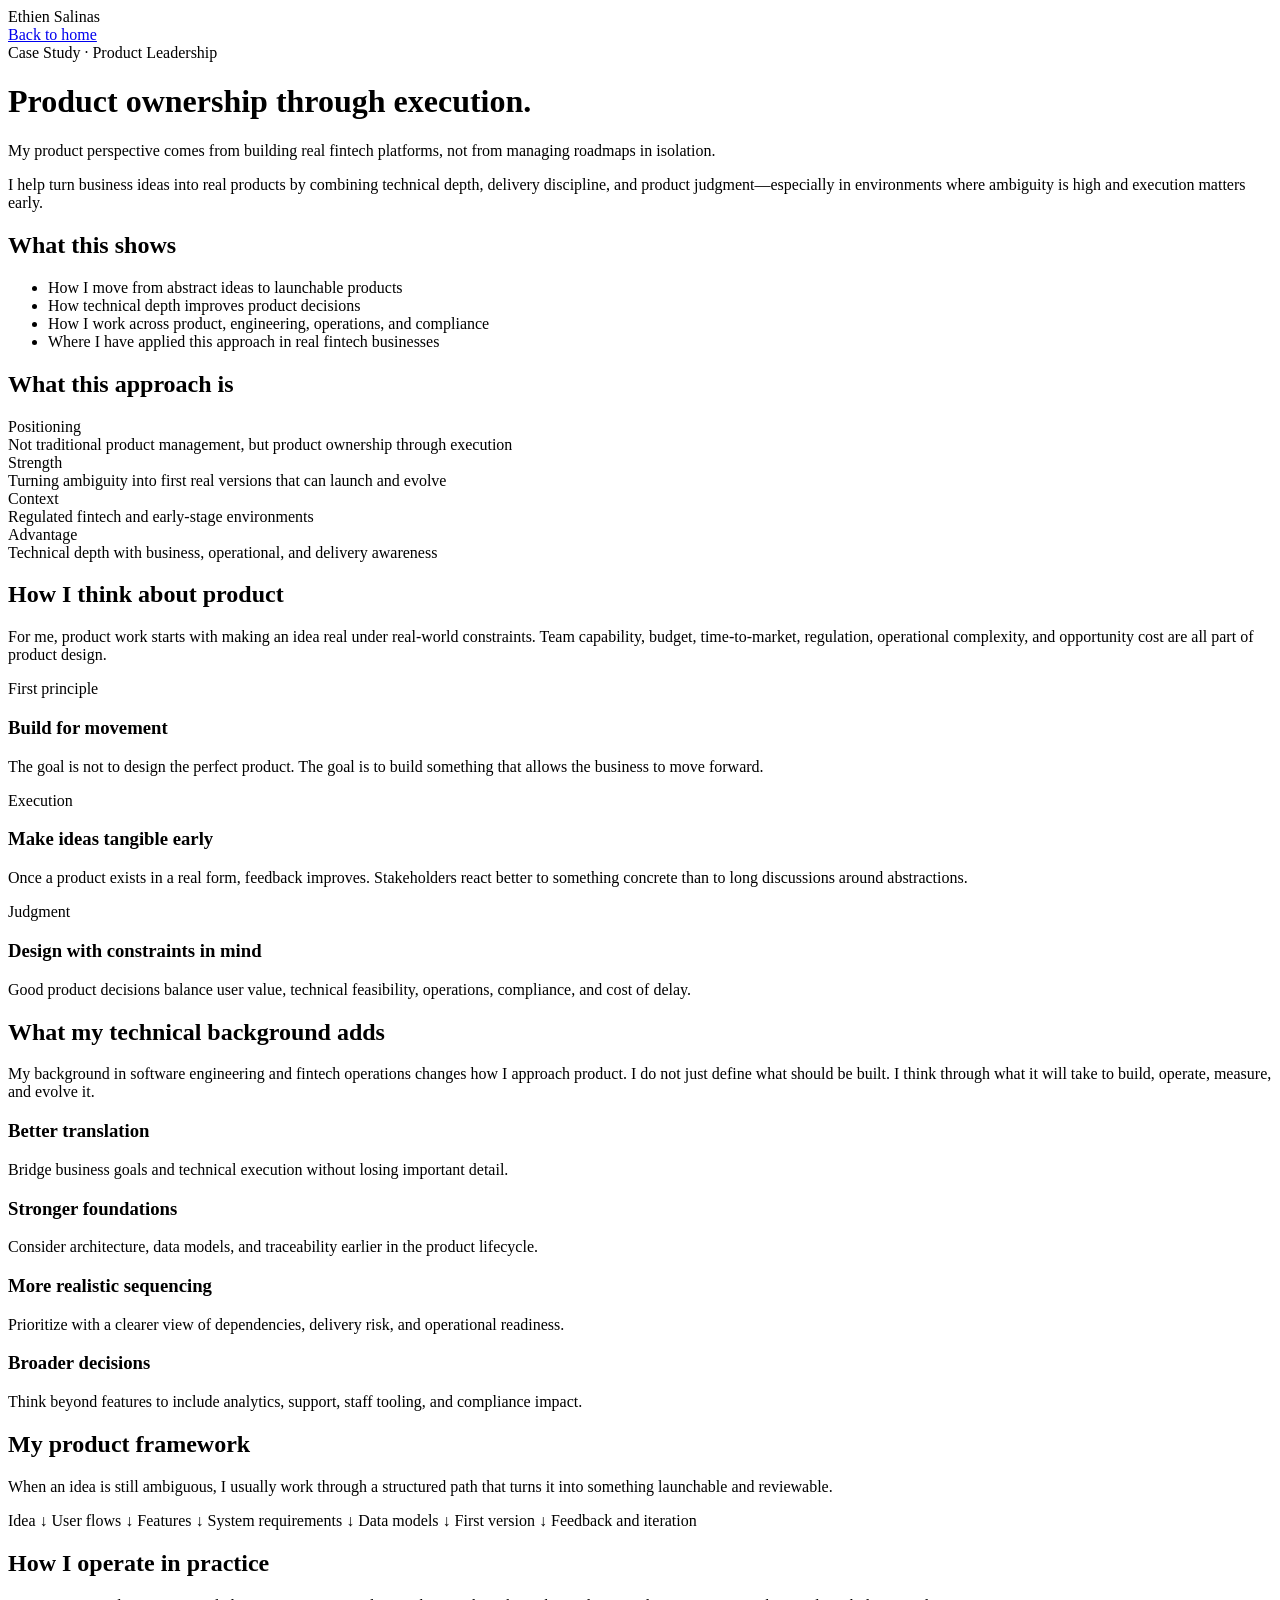
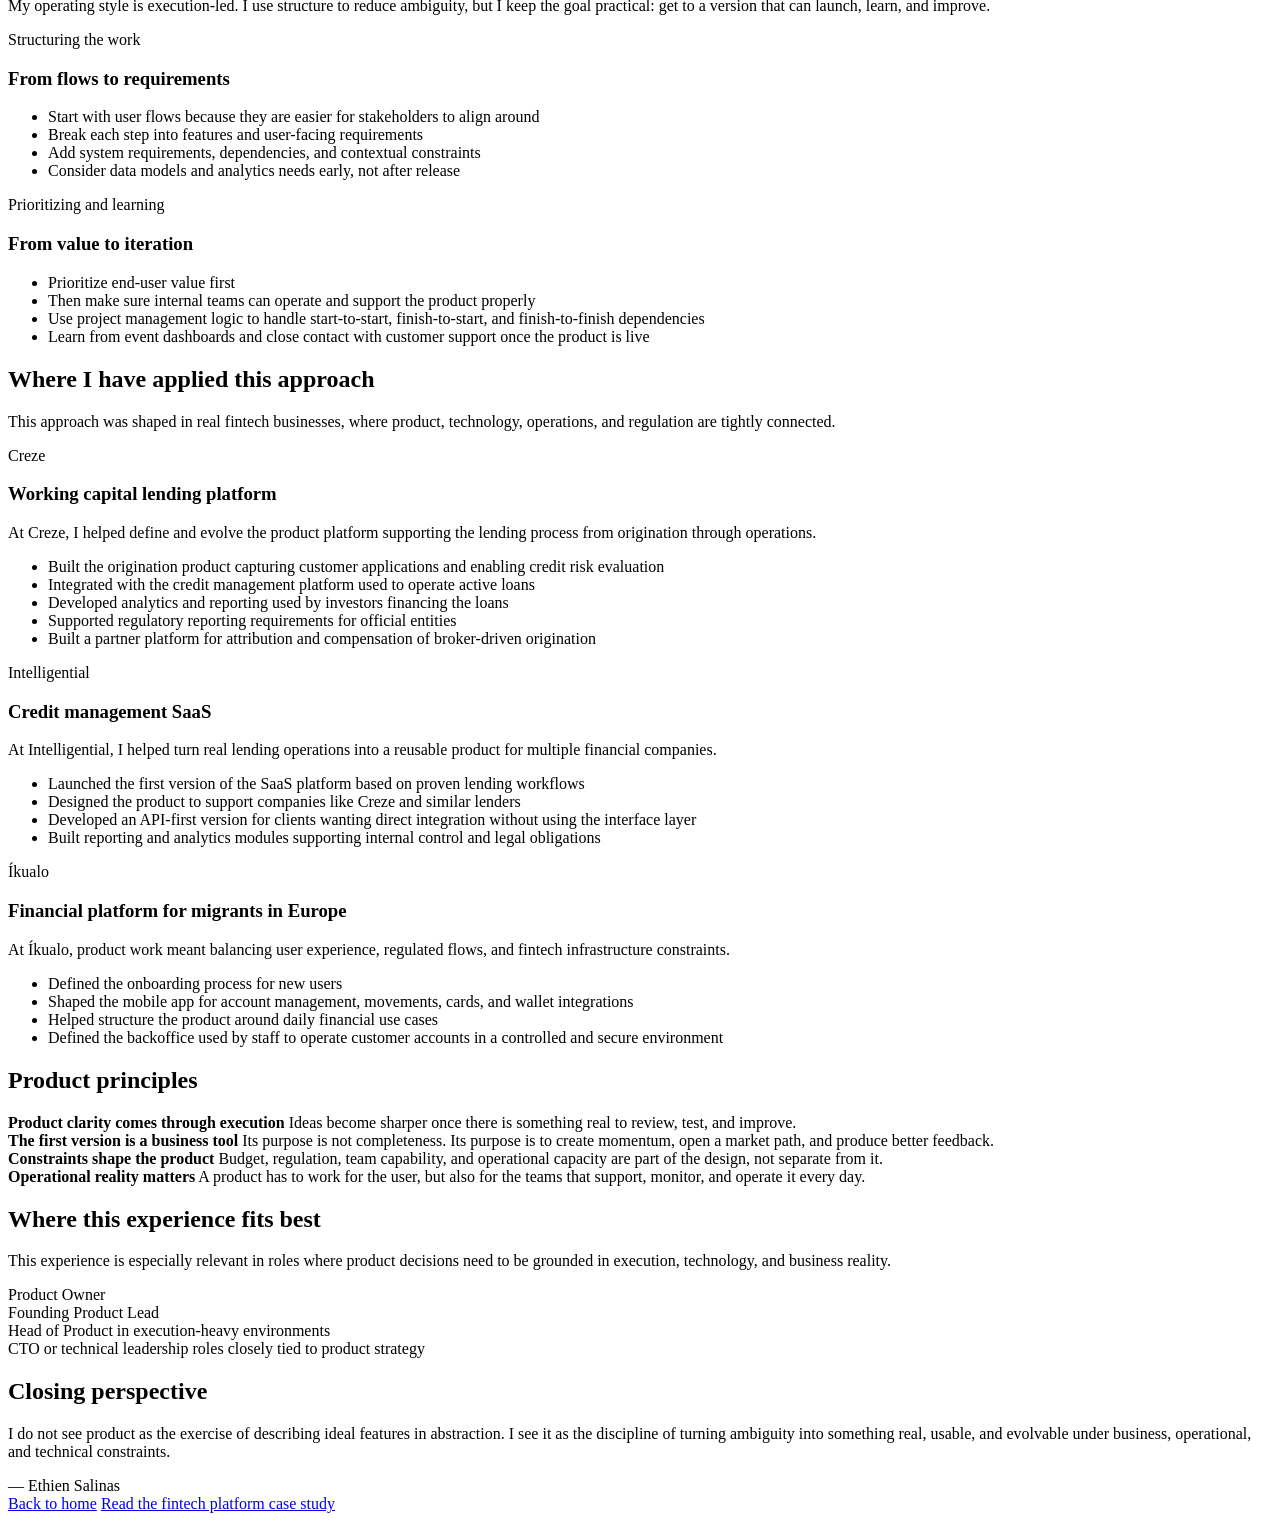
==== commit 4734708d: "[update] business languaje" ====
--- a/case-studies/product-ownership.html
+++ b/case-studies/product-ownership.html
@@ -6,387 +6,8 @@
   <meta name="viewport" content="width=device-width, initial-scale=1.0" />
   <title>Product Ownership Through Execution | Ethien Salinas</title>
   <meta name="description"
-    content="How Ethien Salinas approaches product ownership through execution, translating ambiguity into real fintech products across Creze, Intelligential, and Íkualo." />
-  <style>
-    :root {
-      --bg: #f5f7fa;
-      --surface: #ffffff;
-      --surface-soft: #f8fafc;
-      --text: #0f172a;
-      --muted: #475569;
-      --muted-soft: #64748b;
-      --line: #e2e8f0;
-      --accent: #1d4ed8;
-      --accent-soft: #dbeafe;
-      --hero-a: #0b1220;
-      --hero-b: #172033;
-      --max-width: 940px;
-      --radius: 20px;
-      --shadow: 0 10px 30px rgba(15, 23, 42, 0.06);
-    }
-
-    * {
-      box-sizing: border-box;
-    }
-
-    html {
-      scroll-behavior: smooth;
-    }
-
-    body {
-      margin: 0;
-      font-family: Inter, -apple-system, BlinkMacSystemFont, "Segoe UI", Roboto, Helvetica, Arial, sans-serif;
-      background: var(--bg);
-      color: var(--text);
-      line-height: 1.72;
-      -webkit-font-smoothing: antialiased;
-      text-rendering: optimizeLegibility;
-    }
-
-    a {
-      color: inherit;
-      text-decoration: none;
-    }
-
-    .container {
-      width: 100%;
-      max-width: var(--max-width);
-      margin: 0 auto;
-      padding: 0 24px;
-    }
-
-    .hero {
-      background: linear-gradient(135deg, var(--hero-a) 0%, var(--hero-b) 100%);
-      color: #ffffff;
-      padding: 26px 0 76px;
-    }
-
-    .topbar {
-      display: flex;
-      justify-content: space-between;
-      align-items: center;
-      gap: 18px;
-      padding: 8px 0 30px;
-    }
-
-    .brand {
-      font-size: 0.95rem;
-      font-weight: 700;
-      letter-spacing: 0.02em;
-    }
-
-    .back-link {
-      color: #cbd5e1;
-      font-size: 0.95rem;
-      font-weight: 600;
-    }
-
-    .back-link:hover {
-      color: #ffffff;
-    }
-
-    .eyebrow {
-      display: inline-flex;
-      align-items: center;
-      padding: 7px 12px;
-      border: 1px solid rgba(255, 255, 255, 0.12);
-      border-radius: 999px;
-      font-size: 0.8rem;
-      font-weight: 700;
-      color: #dbeafe;
-      background: rgba(255, 255, 255, 0.06);
-      margin-bottom: 18px;
-      letter-spacing: 0.03em;
-      text-transform: uppercase;
-    }
-
-    h1 {
-      margin: 0 0 16px;
-      font-size: clamp(2.2rem, 5vw, 4rem);
-      line-height: 1.04;
-      letter-spacing: -0.04em;
-      max-width: 860px;
-    }
-
-    .subtitle {
-      margin: 0;
-      max-width: 760px;
-      font-size: 1.08rem;
-      color: #cbd5e1;
-    }
-
-    .hero-meta {
-      display: flex;
-      flex-wrap: wrap;
-      gap: 10px;
-      margin-top: 26px;
-    }
-
-    .hero-meta span {
-      display: inline-flex;
-      align-items: center;
-      padding: 9px 12px;
-      border-radius: 999px;
-      border: 1px solid rgba(255, 255, 255, 0.12);
-      background: rgba(255, 255, 255, 0.06);
-      color: #e2e8f0;
-      font-size: 0.9rem;
-      font-weight: 600;
-    }
-
-    main {
-      margin-top: -40px;
-      padding-bottom: 72px;
-    }
-
-    .paper {
-      background: var(--surface);
-      border: 1px solid var(--line);
-      border-radius: 28px;
-      box-shadow: var(--shadow);
-      padding: 36px;
-    }
-
-    .summary {
-      display: grid;
-      grid-template-columns: repeat(4, 1fr);
-      gap: 14px;
-      margin-bottom: 30px;
-    }
-
-    .summary-card {
-      background: var(--surface-soft);
-      border: 1px solid var(--line);
-      border-radius: 18px;
-      padding: 18px;
-    }
-
-    .summary-card .label {
-      display: block;
-      font-size: 0.78rem;
-      text-transform: uppercase;
-      letter-spacing: 0.05em;
-      color: var(--muted-soft);
-      font-weight: 700;
-      margin-bottom: 10px;
-    }
-
-    .summary-card .value {
-      font-size: 0.98rem;
-      font-weight: 700;
-      line-height: 1.4;
-    }
-
-    .intro-note {
-      margin: 0 0 34px;
-      padding: 18px 20px;
-      border: 1px solid var(--line);
-      border-left: 4px solid var(--accent);
-      border-radius: 16px;
-      background: var(--surface-soft);
-      color: var(--muted);
-    }
-
-    section {
-      margin-bottom: 34px;
-    }
-
-    section:last-child {
-      margin-bottom: 0;
-    }
-
-    h2 {
-      margin: 0 0 14px;
-      font-size: 1.55rem;
-      line-height: 1.15;
-      letter-spacing: -0.03em;
-    }
-
-    h3 {
-      margin: 0 0 10px;
-      font-size: 1.02rem;
-      line-height: 1.3;
-      letter-spacing: -0.02em;
-    }
-
-    p {
-      margin: 0 0 16px;
-      color: var(--muted);
-    }
-
-    ul {
-      margin: 0;
-      padding-left: 20px;
-      color: var(--muted);
-    }
-
-    li {
-      margin-bottom: 10px;
-    }
-
-    .two-col {
-      display: grid;
-      grid-template-columns: repeat(2, 1fr);
-      gap: 16px;
-    }
-
-    .card {
-      background: var(--surface-soft);
-      border: 1px solid var(--line);
-      border-radius: 20px;
-      padding: 22px;
-    }
-
-    .framework {
-      margin-top: 16px;
-      background: #0f172a;
-      color: #dbeafe;
-      border-radius: 20px;
-      padding: 22px;
-      border: 1px solid #1e293b;
-      overflow-x: auto;
-      font-family: ui-monospace, SFMono-Regular, Menlo, Monaco, Consolas, "Liberation Mono", monospace;
-      font-size: 0.92rem;
-      line-height: 1.75;
-      white-space: pre;
-    }
-
-    .principles {
-      display: grid;
-      gap: 14px;
-    }
-
-    .principle {
-      background: var(--surface-soft);
-      border: 1px solid var(--line);
-      border-radius: 18px;
-      padding: 18px 20px;
-    }
-
-    .principle strong {
-      display: block;
-      margin-bottom: 8px;
-      color: var(--text);
-    }
-
-    .company-list {
-      display: grid;
-      gap: 16px;
-    }
-
-    .company {
-      background: var(--surface-soft);
-      border: 1px solid var(--line);
-      border-radius: 20px;
-      padding: 22px;
-    }
-
-    .company-tag {
-      display: inline-block;
-      margin-bottom: 10px;
-      padding: 6px 10px;
-      background: var(--accent-soft);
-      color: var(--accent);
-      border-radius: 999px;
-      font-size: 0.76rem;
-      font-weight: 800;
-      letter-spacing: 0.03em;
-      text-transform: uppercase;
-    }
-
-    .result-list {
-      list-style: none;
-      padding-left: 0;
-    }
-
-    .result-list li {
-      position: relative;
-      padding-left: 24px;
-      margin-bottom: 12px;
-    }
-
-    .result-list li::before {
-      content: "•";
-      position: absolute;
-      left: 0;
-      top: 0;
-      color: var(--accent);
-      font-weight: 900;
-    }
-
-    .quote {
-      background: #f8fafc;
-      border: 1px solid var(--line);
-      border-radius: 22px;
-      padding: 24px;
-    }
-
-    .quote p {
-      margin: 0;
-      color: var(--text);
-      font-size: 1.05rem;
-    }
-
-    .quote footer {
-      margin-top: 12px;
-      color: var(--muted-soft);
-      font-size: 0.92rem;
-    }
-
-    .footer-nav {
-      display: flex;
-      justify-content: space-between;
-      gap: 16px;
-      margin-top: 36px;
-      padding-top: 24px;
-      border-top: 1px solid var(--line);
-      flex-wrap: wrap;
-    }
-
-    .footer-nav a {
-      color: var(--muted);
-      font-weight: 700;
-    }
-
-    .footer-nav a:hover {
-      color: var(--text);
-    }
-
-    @media (max-width: 960px) {
-
-      .summary,
-      .two-col {
-        grid-template-columns: 1fr;
-      }
-    }
-
-    @media (max-width: 720px) {
-      .container {
-        padding: 0 18px;
-      }
-
-      .paper {
-        padding: 24px 20px;
-        border-radius: 22px;
-      }
-
-      .hero {
-        padding: 22px 0 66px;
-      }
-
-      h1 {
-        font-size: 2.35rem;
-      }
-
-      .subtitle {
-        font-size: 1rem;
-      }
-
-      .topbar {
-        padding-bottom: 24px;
-      }
-    }
-  </style>
+    content="How Ethien Salinas approaches product ownership through execution, translating ambiguity into real fintech products across lending, financial SaaS, and digital banking." />
+  <link rel="stylesheet" href="../css/styles.css" />
 </head>
 
 <body>
@@ -397,288 +18,293 @@
         <a class="back-link" href="../index.html">Back to home</a>
       </div>
 
-      <div class="eyebrow">Case Study</div>
-      <h1>Product Ownership Through Execution</h1>
-      <p class="subtitle">
-        How I translate ambiguity into real products by combining technical depth, delivery discipline,
-        and product ownership across fintech and early-stage environments.
-      </p>
-
-      <div class="hero-meta">
-        <span>Focus: Product ownership</span>
-        <span>Angle: Execution-driven</span>
-        <span>Context: Fintech & early stage</span>
-        <span>Profile: Product, technology, delivery</span>
+      <div class="hero-grid">
+        <div>
+          <div class="eyebrow">Case Study · Product Leadership</div>
+          <h1>Product ownership through execution.</h1>
+          <p class="lead">
+            My product perspective comes from building real fintech platforms, not from managing roadmaps in isolation.
+          </p>
+          <p class="lead-secondary">
+            I help turn business ideas into real products by combining technical depth, delivery discipline, and product
+            judgment—especially in environments where ambiguity is high and execution matters early.
+          </p>
+        </div>
+
+        <aside class="hero-panel">
+          <h2>What this shows</h2>
+          <ul>
+            <li>How I move from abstract ideas to launchable products</li>
+            <li>How technical depth improves product decisions</li>
+            <li>How I work across product, engineering, operations, and compliance</li>
+            <li>Where I have applied this approach in real fintech businesses</li>
+          </ul>
+        </aside>
       </div>
     </div>
   </header>
 
   <main>
     <div class="container">
-      <article class="paper">
-        <div class="summary">
-          <div class="summary-card">
-            <span class="label">Approach</span>
-            <div class="value">Turn abstract ideas into first real versions</div>
-          </div>
-          <div class="summary-card">
-            <span class="label">Background</span>
-            <div class="value">Technology, fintech, and project execution</div>
-          </div>
-          <div class="summary-card">
-            <span class="label">Experience</span>
-            <div class="value">Creze, Intelligential, and Íkualo</div>
-          </div>
-          <div class="summary-card">
-            <span class="label">Fit</span>
-            <div class="value">Product Owner, Founding Product Lead, CTO/Product crossover</div>
-          </div>
-        </div>
-
-        <p class="intro-note">
-          I am not a traditional Product Manager. My product perspective comes from years of building and
-          launching
-          technology in startups where product, engineering, operations, and business were deeply intertwined.
-          My strength is turning ambiguity into a first version that can be launched, used, and improved
-          methodically.
-        </p>
-
-        <section>
-          <h2>How I Think About Product</h2>
+      <section class="section">
+        <h2>What this approach is</h2>
+        <div class="stats">
+          <div class="stat">
+            <span class="label">Positioning</span>
+            <div class="value">Not traditional product management, but product ownership through execution</div>
+          </div>
+          <div class="stat">
+            <span class="label">Strength</span>
+            <div class="value">Turning ambiguity into first real versions that can launch and evolve</div>
+          </div>
+          <div class="stat">
+            <span class="label">Context</span>
+            <div class="value">Regulated fintech and early-stage environments</div>
+          </div>
+          <div class="stat">
+            <span class="label">Advantage</span>
+            <div class="value">Technical depth with business, operational, and delivery awareness</div>
+          </div>
+        </div>
+      </section>
+
+      <section class="section">
+        <h2>How I think about product</h2>
+        <p class="section-intro">
+          For me, product work starts with making an idea real under real-world constraints. Team capability, budget,
+          time-to-market, regulation, operational complexity, and opportunity cost are all part of product design.
+        </p>
+
+        <div class="grid-3">
+          <article class="card">
+            <div class="tag">First principle</div>
+            <h3>Build for movement</h3>
+            <p>
+              The goal is not to design the perfect product. The goal is to build something that allows the business to
+              move forward.
+            </p>
+          </article>
+
+          <article class="card">
+            <div class="tag">Execution</div>
+            <h3>Make ideas tangible early</h3>
+            <p>
+              Once a product exists in a real form, feedback improves. Stakeholders react better to something concrete
+              than to long discussions around abstractions.
+            </p>
+          </article>
+
+          <article class="card">
+            <div class="tag">Judgment</div>
+            <h3>Design with constraints in mind</h3>
+            <p>
+              Good product decisions balance user value, technical feasibility, operations, compliance, and cost of
+              delay.
+            </p>
+          </article>
+        </div>
+      </section>
+
+      <section class="section">
+        <h2>What my technical background adds</h2>
+        <p class="section-intro">
+          My background in software engineering and fintech operations changes how I approach product. I do not just
+          define what should be built. I think through what it will take to build, operate, measure, and evolve it.
+        </p>
+
+        <div class="grid-4">
+          <article class="card">
+            <h3>Better translation</h3>
+            <p>Bridge business goals and technical execution without losing important detail.</p>
+          </article>
+
+          <article class="card">
+            <h3>Stronger foundations</h3>
+            <p>Consider architecture, data models, and traceability earlier in the product lifecycle.</p>
+          </article>
+
+          <article class="card">
+            <h3>More realistic sequencing</h3>
+            <p>Prioritize with a clearer view of dependencies, delivery risk, and operational readiness.</p>
+          </article>
+
+          <article class="card">
+            <h3>Broader decisions</h3>
+            <p>Think beyond features to include analytics, support, staff tooling, and compliance impact.</p>
+          </article>
+        </div>
+      </section>
+
+      <section class="section">
+        <h2>My product framework</h2>
+        <p class="section-intro">
+          When an idea is still ambiguous, I usually work through a structured path that turns it into something
+          launchable and reviewable.
+        </p>
+
+        <div class="framework">Idea
+          ↓
+          User flows
+          ↓
+          Features
+          ↓
+          System requirements
+          ↓
+          Data models
+          ↓
+          First version
+          ↓
+          Feedback and iteration</div>
+      </section>
+
+      <section class="section">
+        <h2>How I operate in practice</h2>
+        <p class="section-intro">
+          My operating style is execution-led. I use structure to reduce ambiguity, but I keep the goal practical: get
+          to a version that can launch, learn, and improve.
+        </p>
+
+        <div class="grid-2">
+          <article class="card">
+            <div class="tag">Structuring the work</div>
+            <h3>From flows to requirements</h3>
+            <ul>
+              <li>Start with user flows because they are easier for stakeholders to align around</li>
+              <li>Break each step into features and user-facing requirements</li>
+              <li>Add system requirements, dependencies, and contextual constraints</li>
+              <li>Consider data models and analytics needs early, not after release</li>
+            </ul>
+          </article>
+
+          <article class="card">
+            <div class="tag">Prioritizing and learning</div>
+            <h3>From value to iteration</h3>
+            <ul>
+              <li>Prioritize end-user value first</li>
+              <li>Then make sure internal teams can operate and support the product properly</li>
+              <li>Use project management logic to handle start-to-start, finish-to-start, and finish-to-finish
+                dependencies</li>
+              <li>Learn from event dashboards and close contact with customer support once the product is live</li>
+            </ul>
+          </article>
+        </div>
+      </section>
+
+      <section class="section">
+        <h2>Where I have applied this approach</h2>
+        <p class="section-intro">
+          This approach was shaped in real fintech businesses, where product, technology, operations, and regulation are
+          tightly connected.
+        </p>
+
+        <div class="company-list">
+          <article class="company">
+            <div class="tag">Creze</div>
+            <h3>Working capital lending platform</h3>
+            <p>
+              At Creze, I helped define and evolve the product platform supporting the lending process from origination
+              through operations.
+            </p>
+            <ul>
+              <li>Built the origination product capturing customer applications and enabling credit risk evaluation</li>
+              <li>Integrated with the credit management platform used to operate active loans</li>
+              <li>Developed analytics and reporting used by investors financing the loans</li>
+              <li>Supported regulatory reporting requirements for official entities</li>
+              <li>Built a partner platform for attribution and compensation of broker-driven origination</li>
+            </ul>
+          </article>
+
+          <article class="company">
+            <div class="tag">Intelligential</div>
+            <h3>Credit management SaaS</h3>
+            <p>
+              At Intelligential, I helped turn real lending operations into a reusable product for multiple financial
+              companies.
+            </p>
+            <ul>
+              <li>Launched the first version of the SaaS platform based on proven lending workflows</li>
+              <li>Designed the product to support companies like Creze and similar lenders</li>
+              <li>Developed an API-first version for clients wanting direct integration without using the interface
+                layer</li>
+              <li>Built reporting and analytics modules supporting internal control and legal obligations</li>
+            </ul>
+          </article>
+
+          <article class="company">
+            <div class="tag">Íkualo</div>
+            <h3>Financial platform for migrants in Europe</h3>
+            <p>
+              At Íkualo, product work meant balancing user experience, regulated flows, and fintech infrastructure
+              constraints.
+            </p>
+            <ul>
+              <li>Defined the onboarding process for new users</li>
+              <li>Shaped the mobile app for account management, movements, cards, and wallet integrations</li>
+              <li>Helped structure the product around daily financial use cases</li>
+              <li>Defined the backoffice used by staff to operate customer accounts in a controlled and secure
+                environment</li>
+            </ul>
+          </article>
+        </div>
+      </section>
+
+      <section class="section">
+        <h2>Product principles</h2>
+        <div class="principles">
+          <div class="principle">
+            <strong>Product clarity comes through execution</strong>
+            Ideas become sharper once there is something real to review, test, and improve.
+          </div>
+
+          <div class="principle">
+            <strong>The first version is a business tool</strong>
+            Its purpose is not completeness. Its purpose is to create momentum, open a market path, and produce better
+            feedback.
+          </div>
+
+          <div class="principle">
+            <strong>Constraints shape the product</strong>
+            Budget, regulation, team capability, and operational capacity are part of the design, not separate from it.
+          </div>
+
+          <div class="principle">
+            <strong>Operational reality matters</strong>
+            A product has to work for the user, but also for the teams that support, monitor, and operate it every day.
+          </div>
+        </div>
+      </section>
+
+      <section class="section">
+        <h2>Where this experience fits best</h2>
+        <p class="section-intro">
+          This experience is especially relevant in roles where product decisions need to be grounded in execution,
+          technology, and business reality.
+        </p>
+
+        <div class="fit-list">
+          <div class="fit-item">Product Owner</div>
+          <div class="fit-item">Founding Product Lead</div>
+          <div class="fit-item">Head of Product in execution-heavy environments</div>
+          <div class="fit-item">CTO or technical leadership roles closely tied to product strategy</div>
+        </div>
+      </section>
+
+      <section class="section">
+        <h2>Closing perspective</h2>
+        <div class="quote">
           <p>
-            For me, building a product means moving from an idea to a working version within the constraints
-            of reality.
-            That includes team capability, budget, time-to-market, regulatory requirements, operational
-            complexity,
-            and opportunity cost.
+            I do not see product as the exercise of describing ideal features in abstraction. I see it as the discipline
+            of turning ambiguity into something real, usable, and evolvable under business, operational, and technical
+            constraints.
           </p>
-          <p>
-            A good first version is not the one with the most features. It is the one that enables the
-            business to start moving.
-            Once a product exists in the real world, feedback becomes more useful than theoretical
-            discussions.
-          </p>
-        </section>
-
-        <section>
-          <h2>What My Technical Background Adds</h2>
-          <p>
-            Because I have spent years building and operating systems, I understand what it actually takes
-            to implement ideas.
-            That changes how I work on product: I do not just define features, I think through architecture,
-            data, operations,
-            support, and future evolution.
-          </p>
-
-          <div class="two-col">
-            <div class="card">
-              <h3>What this enables</h3>
-              <ul>
-                <li>Better alignment with engineering teams</li>
-                <li>Awareness of architectural implications</li>
-                <li>Data models designed to support analytics from the start</li>
-                <li>More realistic prioritization and delivery sequencing</li>
-              </ul>
-            </div>
-
-            <div class="card">
-              <h3>Why it matters</h3>
-              <ul>
-                <li>Features are not defined in isolation</li>
-                <li>Analytics cannot be an afterthought</li>
-                <li>Operational teams need workable product flows</li>
-                <li>Compliance and traceability shape the product itself</li>
-              </ul>
-            </div>
-          </div>
-        </section>
-
-        <section>
-          <h2>My Product Framework</h2>
-          <p>
-            When working with an ambiguous idea, I typically move through a structured process that turns
-            abstraction
-            into something tangible and reviewable.
-          </p>
-
-          <div class="framework">Idea
-            |
-            v
-            User Flow Definition
-            |
-            v
-            Feature List
-            |
-            v
-            System Requirements
-            |
-            v
-            Data Model & Analytics Considerations
-            |
-            v
-            First Product Version
-            |
-            v
-            Feedback and Iteration</div>
-        </section>
-
-        <section>
-          <h2>How I Operate in Practice</h2>
-          <p>
-            I usually start with user flows because they are easier for stakeholders to understand than
-            internal system logic.
-            Once the flow is clear, I translate it into the features, requirements, and system
-            considerations needed to launch.
-          </p>
-
-          <div class="two-col">
-            <div class="card">
-              <h3>How I structure the work</h3>
-              <ul>
-                <li>Define user flows first</li>
-                <li>Break each step into features and requirements</li>
-                <li>Add system requirements and contextual dependencies</li>
-                <li>Consider data models early, including analytics needs</li>
-              </ul>
-            </div>
-
-            <div class="card">
-              <h3>How I prioritize and learn</h3>
-              <ul>
-                <li>Prioritize end-user value first</li>
-                <li>Then support internal operational needs</li>
-                <li>Use project management dependency logic where needed</li>
-                <li>Learn from event dashboards and customer support feedback</li>
-              </ul>
-            </div>
-          </div>
-
-          <p>
-            Customer support is especially valuable once a product is live. Their sensitivity to user
-            friction is often one of
-            the most practical feedback sources in the company.
-          </p>
-        </section>
-
-        <section>
-          <h2>Where I Have Applied This Approach</h2>
-
-          <div class="company-list">
-            <div class="company">
-              <div class="company-tag">Creze</div>
-              <h3>Working capital lending platform</h3>
-              <p>
-                At Creze, I participated in defining and evolving the product platform supporting the
-                lending process.
-              </p>
-              <ul>
-                <li>Developed the origination product that captured customer applications</li>
-                <li>Enabled the credit risk team to evaluate and decide on loan approval</li>
-                <li>Integrated with a credit management platform used to operate active loans</li>
-                <li>Built analytics and reporting for investors financing the loans</li>
-                <li>Supported regulatory reporting to official entities</li>
-                <li>Developed a partner platform for loan attribution and compensation</li>
-              </ul>
-            </div>
-
-            <div class="company">
-              <div class="company-tag">Intelligential</div>
-              <h3>Credit management SaaS platform</h3>
-              <p>
-                At Intelligential, product work involved translating lending operations into a platform
-                that could serve multiple financial companies.
-              </p>
-              <ul>
-                <li>Launched the first SaaS version based on real operational knowledge from Creze</li>
-                <li>Designed the platform to support companies like Creze and similar lenders</li>
-                <li>Developed an API-first version for clients that wanted direct integration without
-                  using the interface layer</li>
-                <li>Built reporting and analytics modules for internal control and legal obligations
-                </li>
-              </ul>
-            </div>
-
-            <div class="company">
-              <div class="company-tag">Íkualo</div>
-              <h3>Financial platform for migrants in Europe</h3>
-              <p>
-                At Íkualo, product ownership means balancing user experience, compliance, and financial
-                infrastructure constraints.
-              </p>
-              <ul>
-                <li>Defined the onboarding process for new users</li>
-                <li>Shaped the mobile app for account management, transactions, cards, and wallet
-                  integrations</li>
-                <li>Helped structure the product around daily banking use cases</li>
-                <li>Defined the backoffice used by staff to operate customer accounts in a controlled
-                  and secure environment</li>
-              </ul>
-            </div>
-          </div>
-        </section>
-
-        <section>
-          <h2>Product Principles</h2>
-          <div class="principles">
-            <div class="principle">
-              <strong>Product clarity comes through execution</strong>
-              The first version makes the conversation real and gives stakeholders something tangible to
-              react to.
-            </div>
-
-            <div class="principle">
-              <strong>The first version is a learning tool</strong>
-              Its goal is not completeness. Its goal is to enable movement in the market and informed
-              iteration.
-            </div>
-
-            <div class="principle">
-              <strong>Constraints are part of product design</strong>
-              Budget, regulation, team capacity, and operations are not external factors. They shape the
-              product itself.
-            </div>
-
-            <div class="principle">
-              <strong>Operational realities matter</strong>
-              A product must work for the end user, but also for the teams that support and operate it
-              every day.
-            </div>
-          </div>
-        </section>
-
-        <section>
-          <h2>Roles This Experience Fits</h2>
-          <ul class="result-list">
-            <li>Product Owner</li>
-            <li>Founding Product Lead</li>
-            <li>Head of Product in execution-heavy environments</li>
-            <li>CTO or technical leadership roles closely involved in product strategy</li>
-          </ul>
-
-          <p>
-            My work typically sits at the intersection of product, technology, and execution, especially in
-            fintech environments
-            where these areas cannot be separated cleanly.
-          </p>
-        </section>
-
-        <section>
-          <h2>Product Perspective</h2>
-          <div class="quote">
-            <p>
-              I do not see product as the exercise of describing ideal features in abstraction. I see it
-              as the discipline of
-              turning ambiguity into something real, usable, and evolvable under real-world constraints.
-            </p>
-            <footer>— Ethien Salinas</footer>
-          </div>
-        </section>
-
-        <nav class="footer-nav">
+          <footer>— Ethien Salinas</footer>
+        </div>
+
+        <div class="footer-nav">
           <a href="../index.html">Back to home</a>
-          <a href="./scaling-fintech.html">Previous case study</a>
-        </nav>
-      </article>
+          <a href="./scaling-fintech.html">Read the fintech platform case study</a>
+        </div>
+      </section>
     </div>
   </main>
 </body>
